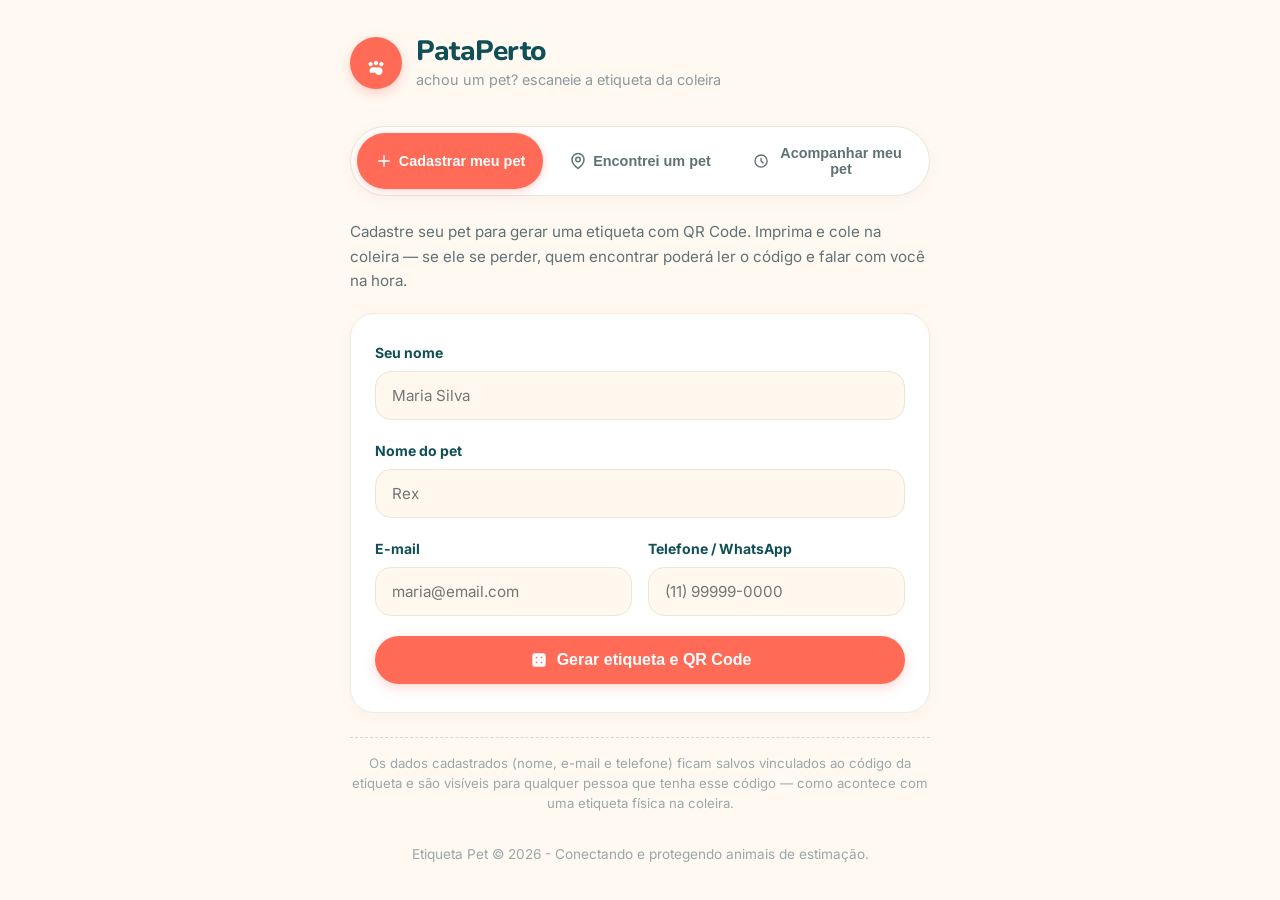
==== index.html @ 086799be "Add files via upload" ====
<!DOCTYPE html>
<html lang="pt-BR">
<head>
  <meta charset="UTF-8">
  <meta name="viewport" content="width=device-width, initial-scale=1.0">
  <title>Etiqueta Pet - Localizador e Identificação</title>
  
  <!-- Fontes do Google -->
  <link rel="preconnect" href="https://fonts.googleapis.com">
  <link rel="preconnect" href="https://fonts.gstatic.com" crossorigin>
  <link href="https://fonts.googleapis.com/css2?family=Inter:wght@400;500;600;700&family=Nunito:wght@600;700;800&display=swap" rel="stylesheet">
  
  <!-- Leaflet CSS (Mapa) -->
  <link rel="stylesheet" href="https://unpkg.com/leaflet@1.9.4/dist/leaflet.css" crossorigin="" />
  
  <!-- Arquivo de Estilos Personalizado -->
  <link rel="stylesheet" href="style.css">
</head>
<body>

  <!-- Container de Notificação / Toast -->
  <div id="toast-container" class="toast-container"></div>

  <!-- Cabeçalho -->
  <header class="main-header">
  <div class="container header-content">
    <div class="logo">
      <div class="logo-icon">
        <!-- Ícone de Patinha -->
        <svg width="26" height="26" viewBox="0 0 24 24" fill="currentColor"><path d="M12 10c-1.1 0-2 .9-2 2s.9 2 2 2 2-.9 2-2-.9-2-2-2zm-5 1c-1.1 0-2 .9-2 2s.9 2 2 2 2-.9 2-2-.9-2-2-2zm10 0c-1.1 0-2 .9-2 2s.9 2 2 2 2-.9 2-2-.9-2-2-2zm-7.5 5c-1.93 0-3.5 1.57-3.5 3.5S7.57 21 9.5 21s3.5-1.57 3.5-3.5S11.43 16 9.5 16zm5 0c-1.93 0-3.5 1.57-3.5 3.5s1.57 3.5 3.5 3.5 3.5-1.57 3.5-3.5-1.57-3.5-3.5-3.5z"/></svg>
      </div>
      <div class="logo-text">
        <h1>PataPerto</h1>
        <p>achou um pet? escaneie a etiqueta da coleira</p>
      </div>
    </div>
  </div>
</header>

  <main class="main-content container">
    <!-- Abas de Navegação -->
    <nav class="tabs-nav" aria-label="Menu principal">
      <button class="tab-btn active" data-tab="cadastrar">
        <svg width="18" height="18" viewBox="0 0 24 24" fill="none" stroke="currentColor" stroke-width="2" stroke-linecap="round" stroke-linejoin="round"><path d="M12 5v14M5 12h14"/></svg>
        Cadastrar meu pet
      </button>
      <button class="tab-btn" data-tab="encontrei">
        <svg width="18" height="18" viewBox="0 0 24 24" fill="none" stroke="currentColor" stroke-width="2" stroke-linecap="round" stroke-linejoin="round"><path d="M20 10c0 6-8 12-8 12s-8-6-8-12a8 8 0 0 1 16 0Z"/><circle cx="12" cy="10" r="3"/></svg>
        Encontrei um pet
      </button>
      <button class="tab-btn" data-tab="acompanhar">
        <svg width="18" height="18" viewBox="0 0 24 24" fill="none" stroke="currentColor" stroke-width="2" stroke-linecap="round" stroke-linejoin="round"><path d="M12 8v4l3 3"/><circle cx="12" cy="12" r="9"/></svg>
        Acompanhar meu pet
      </button>
    </nav>

    <!-- ABA 1: CADASTRAR MEU PET -->
    <section id="tab-cadastrar" class="tab-content active">
      <div class="intro-card">
        <p>Cadastre seu pet para gerar uma etiqueta com QR Code. Imprima e cole na coleira — se ele se perder, quem encontrar poderá ler o código e falar com você na hora.</p>
      </div>

      <div class="card form-card">
        <form id="form-cadastrar">
          <div class="form-group">
            <label for="cad-nome-dono">Seu nome</label>
            <input type="text" id="cad-nome-dono" placeholder="Maria Silva" required>
          </div>

          <div class="form-group">
            <label for="cad-nome-pet">Nome do pet</label>
            <input type="text" id="cad-nome-pet" placeholder="Rex" required>
          </div>

          <div class="form-grid">
            <div class="form-group">
              <label for="cad-email">E-mail</label>
              <input type="email" id="cad-email" placeholder="maria@email.com" required>
            </div>
            <div class="form-group">
              <label for="cad-telefone">Telefone / WhatsApp</label>
              <input type="tel" id="cad-telefone" placeholder="(11) 99999-0000" required>
            </div>
          </div>

          <button type="submit" class="btn btn-primary btn-block">
            <svg width="20" height="20" viewBox="0 0 24 24" fill="none" stroke="currentColor" stroke-width="2" stroke-linecap="round" stroke-linejoin="round"><rect width="14" height="14" x="5" y="5" rx="2"/><rect width="4" height="4" x="7" y="7"/><rect width="4" height="4" x="13" y="7"/><rect width="4" height="4" x="7" y="13"/><rect width="4" height="4" x="13" y="13"/></svg>
            Gerar etiqueta e QR Code
          </button>
        </form>
      </div>

      <!-- Área de resultado após o cadastro -->
      <div id="resultado-qr" class="card result-card hidden">
        <div class="badge-success">Etiqueta Criada com Sucesso!</div>
        <h3>Coleira de <span id="res-pet-nome">Rex</span></h3>
        <p class="subtitle">Este é o QR Code que você deve anexar à coleira do seu pet:</p>

        <div class="qrcode-wrapper">
          <img id="qr-image" src="" alt="QR Code do Pet">
        </div>

        <div class="action-buttons">
          <button id="btn-download-qr" class="btn btn-secondary">
            <svg width="18" height="18" viewBox="0 0 24 24" fill="none" stroke="currentColor" stroke-width="2" stroke-linecap="round" stroke-linejoin="round"><path d="M21 15v4a2 2 0 0 1-2 2H5a2 2 0 0 1-2-2v-4"/><polyline points="7 10 12 15 17 10"/><line x1="12" x2="12" y1="15" y2="3"/></svg>
            Baixar Imagem do QR Code
          </button>
          <button id="btn-simular-leitura" class="btn btn-accent">
            <svg width="18" height="18" viewBox="0 0 24 24" fill="none" stroke="currentColor" stroke-width="2" stroke-linecap="round" stroke-linejoin="round"><path d="M2 12h20"/><path d="M20 12v8a2 2 0 0 1-2 2H6a2 2 0 0 1-2-2v-8"/><path d="m4 8 16-4"/></svg>
            Simular Escaneamento
          </button>
        </div>
      </div>

      <div class="privacy-note">
        Os dados cadastrados (nome, e-mail e telefone) ficam salvos vinculados ao código da etiqueta e são visíveis para qualquer pessoa que tenha esse código — como acontece com uma etiqueta física na coleira.
      </div>
    </section>

    <!-- ABA 2: ENCONTREI UM PET -->
    <section id="tab-encontrei" class="tab-content">
      <div class="card pet-found-card">
        <div class="alert-banner">
          <svg width="20" height="20" viewBox="0 0 24 24" fill="none" stroke="currentColor" stroke-width="2" stroke-linecap="round" stroke-linejoin="round"><circle cx="12" cy="12" r="10"/><line x1="12" x2="12" y1="8" y2="12"/><line x1="12" x2="12.01" y1="16" y2="16"/></svg>
          <span>Você encontrou um pet perdido! Entre em contato com o responsável abaixo.</span>
        </div>

        <div class="pet-header">
          <div class="pet-avatar">
            <svg width="40" height="40" viewBox="0 0 24 24" fill="none" stroke="currentColor" stroke-width="1.5" stroke-linecap="round" stroke-linejoin="round"><path d="M10 5.172C10 3.782 8.423 2.679 6.5 3c-2 .333-3 1.5-3 3.5 0 3 2.5 4 4.5 4a3.5 3.5 0 0 0 2-5.328Z"/><path d="M14 5.172C14 3.782 15.577 2.679 17.5 3c2 .333 3 1.5 3 3.5 0 3-2.5 4-4.5 4a3.5 3.5 0 0 1-2-5.328Z"/><path d="M12 14c2.5 0 7 1.5 7 5v2H5v-2c0-3.5 4.5-5 7-5Z"/><circle cx="12" cy="11" r="3"/></svg>
          </div>
          <div class="pet-info-header">
            <h2 id="view-pet-nome">Rex</h2>
            <p class="owner-name">Responsável: <strong id="view-dono-nome">Maria Silva</strong></p>
          </div>
        </div>

        <div class="contact-actions-grid">
          <a href="#" id="link-whats" target="_blank" class="btn btn-whatsapp">
            <svg width="20" height="20" viewBox="0 0 24 24" fill="none" stroke="currentColor" stroke-width="2" stroke-linecap="round" stroke-linejoin="round"><path d="M22 16.92v3a2 2 0 0 1-2.18 2 19.79 19.79 0 0 1-8.63-3.07 19.5 19.5 0 0 1-6-6 19.79 19.79 0 0 1-3.07-8.67A2 2 0 0 1 4.11 2h3a2 2 0 0 1 2 1.72 12.84 12.84 0 0 0 .7 2.81 2 2 0 0 1-.45 2.11L8.09 9.91a16 16 0 0 0 6 6l1.27-1.27a2 2 0 0 1 2.11-.45 12.84 12.84 0 0 0 2.81.7A2 2 0 0 1 22 16.92z"/></svg>
            Chamar no WhatsApp
          </a>
          <a href="#" id="link-tel" class="btn btn-phone">
            <svg width="20" height="20" viewBox="0 0 24 24" fill="none" stroke="currentColor" stroke-width="2" stroke-linecap="round" stroke-linejoin="round"><path d="M22 16.92v3a2 2 0 0 1-2.18 2 19.79 19.79 0 0 1-8.63-3.07 19.5 19.5 0 0 1-6-6 19.79 19.79 0 0 1-3.07-8.67A2 2 0 0 1 4.11 2h3a2 2 0 0 1 2 1.72 12.84 12.84 0 0 0 .7 2.81 2 2 0 0 1-.45 2.11L8.09 9.91a16 16 0 0 0 6 6l1.27-1.27a2 2 0 0 1 2.11-.45 12.84 12.84 0 0 0 2.81.7A2 2 0 0 1 22 16.92z"/></svg>
            Ligar para o Dono
          </a>
          <a href="#" id="link-email" class="btn btn-outline">
            <svg width="20" height="20" viewBox="0 0 24 24" fill="none" stroke="currentColor" stroke-width="2" stroke-linecap="round" stroke-linejoin="round"><rect width="20" height="16" x="2" y="4" rx="2"/><path d="m22 7-8.97 5.7a1.94 1.94 0 0 1-2.06 0L2 7"/></svg>
            Enviar E-mail
          </a>
        </div>

        <hr class="divider">

        <div class="map-section">
          <h3>Marcar Localização de Encontro</h3>
          <p class="subtitle">Ajude o tutor a saber exatamente onde o pet está agora:</p>

          <button id="btn-obter-gps" class="btn btn-gps btn-block">
            <svg width="18" height="18" viewBox="0 0 24 24" fill="none" stroke="currentColor" stroke-width="2" stroke-linecap="round" stroke-linejoin="round"><circle cx="12" cy="12" r="10"/><polygon points="12 2 15 8 12 14 9 8 12 2"/></svg>
            Compartilhar minha localização atual (GPS)
          </button>

          <div id="map-container" class="map-box"></div>
          <p class="map-hint">* Você também pode clicar no mapa acima para ajustar a posição do pino.</p>

          <div class="form-group margin-top">
            <label for="obs-encontro">Observação ou ponto de referência (opcional)</label>
            <textarea id="obs-encontro" rows="2" placeholder="Ex: Está no portão da praça principal, perto do quiosque."></textarea>
          </div>

          <button id="btn-enviar-localizacao" class="btn btn-accent btn-block">
            <svg width="18" height="18" viewBox="0 0 24 24" fill="none" stroke="currentColor" stroke-width="2" stroke-linecap="round" stroke-linejoin="round"><line x1="22" x2="11" y1="2" y2="13"/><polygon points="22 2 15 22 11 13 2 9 22 2"/></svg>
            Enviar localização para o dono
          </button>
        </div>
      </div>
    </section>

    <!-- ABA 3: ACOMPANHAR MEU PET -->
    <section id="tab-acompanhar" class="tab-content">
      <div class="card">
        <h3>Histórico de Avistamentos</h3>
        <p class="subtitle">Veja os locais onde o seu pet foi localizado após escanearem o QR Code:</p>

        <div id="lista-avistamentos" class="avistamentos-list">
          <!-- Inserido dinamicamente via JS -->
        </div>
      </div>
    </section>
  </main>

  <footer class="main-footer">
    <div class="container">
      <p>Etiqueta Pet &copy; 2026 - Conectando e protegendo animais de estimação.</p>
    </div>
  </footer>

  <!-- Leaflet JS (Mapa) -->
  <script src="https://unpkg.com/leaflet@1.9.4/dist/leaflet.js" crossorigin=""></script>
  <!-- Arquivo JS Principal -->
  <script src="script.js"></script>
</body>
</html>
---- style.css ----
:root {
  /* Paleta exata do PataPerto */
  --bg-page: #FFF9F2;             /* Fundo creme suave da página */
  --card-bg: #FFFFFF;             /* Fundo branco dos cards */
  --input-bg: #FFF8EE;            /* Fundo creme dos campos de texto */
  --input-border: #EFE4D6;        /* Borda suave dos campos */
  
  --primary-coral: #FF6B57;       /* Coral/Laranja principal dos botões e logo */
  --primary-coral-hover: #e05845;
  
  --text-dark: #104F55;          /* Verde escuro para o título PataPerto e labels */
  --text-body: #607274;          /* Cinza/Verde acinzentado para textos de apoio */
  
  --tab-nav-bg: #FFFFFF;
  --tab-nav-border: #EFE4D6;
  
  --radius-sm: 10px;
  --radius-md: 16px;
  --radius-lg: 24px;
  --radius-full: 999px;
  
  --shadow-soft: 0 4px 20px rgba(0, 0, 0, 0.03);
}

* {
  box-sizing: border-box;
  margin: 0;
  padding: 0;
}

body {
  font-family: 'Inter', system-ui, -apple-system, sans-serif;
  background-color: var(--bg-page);
  color: var(--text-body);
  line-height: 1.5;
  display: flex;
  flex-direction: column;
  min-height: 100vh;
  padding: 24px 16px;
}

h1, h2, h3 {
  font-family: 'Nunito', sans-serif;
  color: var(--text-dark);
  font-weight: 800;
}

.container {
  width: 100%;
  max-width: 580px;
  margin: 0 auto;
}

/* Header & Logo */
.main-header {
  background: transparent;
  padding: 12px 0 20px 0;
}

.header-content {
  display: flex;
  align-items: center;
}

.logo {
  display: flex;
  align-items: center;
  gap: 14px;
}

.logo-icon {
  background-color: var(--primary-coral);
  color: white;
  width: 52px;
  height: 52px;
  border-radius: 50%;
  display: flex;
  align-items: center;
  justify-content: center;
  box-shadow: 0 4px 12px rgba(255, 107, 87, 0.3);
}

.logo-text h1 {
  font-size: 1.75rem;
  line-height: 1.1;
  color: var(--text-dark);
  letter-spacing: -0.5px;
}

.logo-text p {
  font-size: 0.9rem;
  color: #8C9A9C;
  margin-top: 2px;
}

/* Navegação por Abas */
.tabs-nav {
  display: flex;
  background-color: var(--tab-nav-bg);
  padding: 6px;
  border-radius: var(--radius-full);
  margin: 16px 0 24px 0;
  gap: 4px;
  border: 1px solid var(--tab-nav-border);
  box-shadow: var(--shadow-soft);
}

.tab-btn {
  flex: 1;
  border: none;
  background: transparent;
  padding: 12px 16px;
  font-size: 0.9rem;
  font-weight: 700;
  color: var(--text-body);
  border-radius: var(--radius-full);
  cursor: pointer;
  transition: all 0.2s ease;
  display: flex;
  align-items: center;
  justify-content: center;
  gap: 6px;
}

.tab-btn:hover {
  color: var(--text-dark);
}

.tab-btn.active {
  background-color: var(--primary-coral);
  color: white;
  box-shadow: 0 2px 8px rgba(255, 107, 87, 0.3);
}

/* Conteúdo das Abas */
.tab-content {
  display: none;
}

.tab-content.active {
  display: block;
}

.intro-card {
  margin-bottom: 20px;
  color: var(--text-body);
  font-size: 0.95rem;
  line-height: 1.6;
}

/* Cards em Destaque */
.card {
  background: var(--card-bg);
  border-radius: var(--radius-lg);
  padding: 28px 24px;
  border: 1px solid #F3EAE0;
  box-shadow: var(--shadow-soft);
  margin-bottom: 24px;
}

.subtitle {
  font-size: 0.9rem;
  color: var(--text-body);
  margin-bottom: 16px;
}

/* Campos de Formulário */
.form-group {
  margin-bottom: 20px;
}

.form-group label {
  display: block;
  font-size: 0.875rem;
  font-weight: 700;
  margin-bottom: 8px;
  color: var(--text-dark);
}

.form-group input,
.form-group textarea {
  width: 100%;
  padding: 14px 16px;
  border: 1px solid var(--input-border);
  border-radius: var(--radius-md);
  font-size: 0.95rem;
  background-color: var(--input-bg);
  color: #333;
  transition: all 0.2s ease;
  font-family: inherit;
}

.form-group input:focus,
.form-group textarea:focus {
  outline: none;
  border-color: var(--primary-coral);
  background-color: #FFFFFF;
}

.form-grid {
  display: grid;
  grid-template-columns: 1fr 1fr;
  gap: 16px;
}

/* Botões */
.btn {
  display: inline-flex;
  align-items: center;
  justify-content: center;
  gap: 8px;
  padding: 14px 24px;
  border-radius: var(--radius-full);
  font-weight: 700;
  font-size: 1rem;
  cursor: pointer;
  border: none;
  transition: all 0.2s ease;
  text-decoration: none;
}

.btn-block {
  width: 100%;
}

.btn-primary {
  background-color: var(--primary-coral);
  color: white;
  box-shadow: 0 4px 12px rgba(255, 107, 87, 0.25);
}

.btn-primary:hover {
  background-color: var(--primary-coral-hover);
}

.btn-secondary {
  background-color: #104F55;
  color: white;
}

.btn-accent {
  background-color: #10B981;
  color: white;
}

.btn-whatsapp {
  background-color: #25D366;
  color: white;
}

.btn-phone {
  background-color: var(--text-dark);
  color: white;
}

.btn-outline {
  background-color: transparent;
  border: 1px solid var(--input-border);
  color: var(--text-dark);
}

.btn-gps {
  background-color: #E6F4F1;
  color: var(--text-dark);
  margin-bottom: 12px;
}

/* QR Code & Resultados */
.hidden {
  display: none !important;
}

.badge-success {
  display: inline-block;
  background-color: #E6F4F1;
  color: var(--text-dark);
  padding: 6px 14px;
  border-radius: var(--radius-full);
  font-size: 0.8rem;
  font-weight: 700;
  margin-bottom: 12px;
}

.qrcode-wrapper {
  display: flex;
  justify-content: center;
  padding: 20px;
  background: white;
  border: 1px solid var(--input-border);
  border-radius: var(--radius-md);
  margin: 16px 0;
}

.qrcode-wrapper img {
  max-width: 180px;
  height: auto;
}

.action-buttons {
  display: flex;
  flex-direction: column;
  gap: 10px;
}

/* Nota de Rodapé */
.privacy-note {
  font-size: 0.825rem;
  color: #9AA8A9;
  text-align: center;
  margin-top: 24px;
  line-height: 1.5;
  padding-top: 16px;
  border-top: 1px dashed #E0D5C7;
}

/* Módulo de Mapa e Avistamentos */
.alert-banner {
  background-color: #FFF3E0;
  border-left: 4px solid var(--primary-coral);
  color: #B44412;
  padding: 12px 16px;
  border-radius: var(--radius-sm);
  font-size: 0.875rem;
  display: flex;
  align-items: center;
  gap: 10px;
  margin-bottom: 20px;
}

.pet-header {
  display: flex;
  align-items: center;
  gap: 16px;
  margin-bottom: 20px;
}

.pet-avatar {
  width: 60px;
  height: 60px;
  background-color: #E6F4F1;
  color: var(--text-dark);
  border-radius: 50%;
  display: flex;
  align-items: center;
  justify-content: center;
}

.contact-actions-grid {
  display: flex;
  flex-direction: column;
  gap: 10px;
}

.divider {
  border: none;
  border-top: 1px solid var(--input-border);
  margin: 24px 0;
}

.map-box {
  height: 250px;
  width: 100%;
  border-radius: var(--radius-md);
  border: 1px solid var(--input-border);
  margin-bottom: 8px;
  z-index: 1;
}

.map-hint {
  font-size: 0.75rem;
  color: var(--text-body);
  margin-bottom: 16px;
}

.margin-top {
  margin-top: 16px;
}

/* Histórico */
.avistamento-item {
  border: 1px solid var(--input-border);
  border-radius: var(--radius-md);
  padding: 14px;
  margin-bottom: 12px;
  background-color: var(--input-bg);
}

.avistamento-date {
  font-size: 0.75rem;
  color: #8C9A9C;
  margin-bottom: 4px;
}

.avistamento-obs {
  font-size: 0.875rem;
  margin-top: 4px;
  color: var(--text-dark);
}

/* Rodapé */
.main-footer {
  margin-top: auto;
  padding: 24px 0 12px 0;
  text-align: center;
  font-size: 0.85rem;
  color: #9AA8A9;
}

/* Toasts */
.toast-container {
  position: fixed;
  top: 20px;
  right: 20px;
  z-index: 9999;
  display: flex;
  flex-direction: column;
  gap: 10px;
}

.toast {
  background: var(--text-dark);
  color: white;
  padding: 12px 20px;
  border-radius: var(--radius-full);
  font-size: 0.875rem;
  box-shadow: 0 4px 12px rgba(0,0,0,0.15);
  animation: slideIn 0.3s ease;
}

@keyframes slideIn {
  from { transform: translateY(-20px); opacity: 0; }
  to { transform: translateY(0); opacity: 1; }
}

@media (max-width: 480px) {
  .form-grid {
    grid-template-columns: 1fr;
  }
}
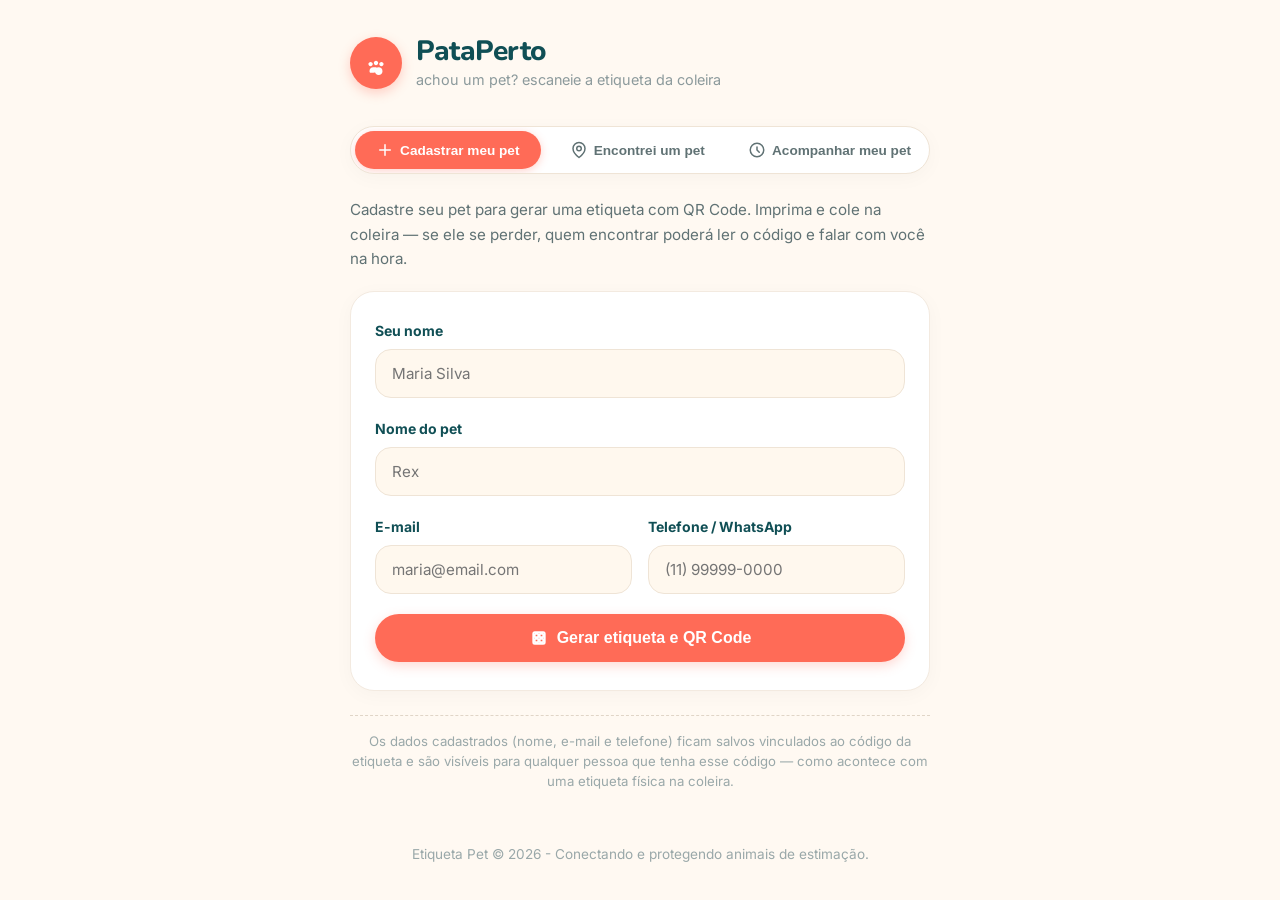
==== commit e7d19ac4: "Add files via upload" ====
--- a/index.html
+++ b/index.html
@@ -199,6 +199,11 @@
   <!-- Leaflet JS (Mapa) -->
   <script src="https://unpkg.com/leaflet@1.9.4/dist/leaflet.js" crossorigin=""></script>
   <!-- Arquivo JS Principal -->
+  
+  <!-- Scripts do Firebase -->
+<script src="https://www.gstatic.com/firebasejs/10.8.0/firebase-app-compat.js"></script>
+<script src="https://www.gstatic.com/firebasejs/10.8.0/firebase-firestore-compat.js"></script>
+  
   <script src="script.js"></script>
 </body>
 </html>
--- a/style.css
+++ b/style.css
@@ -78,6 +78,7 @@
   align-items: center;
   justify-content: center;
   box-shadow: 0 4px 12px rgba(255, 107, 87, 0.3);
+  flex-shrink: 0;
 }
 
 .logo-text h1 {
@@ -93,24 +94,33 @@
   margin-top: 2px;
 }
 
-/* Navegação por Abas */
+/* ==========================================
+   NAVEGAÇÃO POR ABAS E ESCONDER CONTEÚDO
+   ========================================== */
 .tabs-nav {
   display: flex;
   background-color: var(--tab-nav-bg);
-  padding: 6px;
+  padding: 4px;
   border-radius: var(--radius-full);
   margin: 16px 0 24px 0;
   gap: 4px;
   border: 1px solid var(--tab-nav-border);
   box-shadow: var(--shadow-soft);
+  overflow-x: auto;
+  scrollbar-width: none;
+}
+
+.tabs-nav::-webkit-scrollbar {
+  display: none;
 }
 
 .tab-btn {
   flex: 1;
+  white-space: nowrap;
   border: none;
   background: transparent;
-  padding: 12px 16px;
-  font-size: 0.9rem;
+  padding: 10px 14px;
+  font-size: 0.85rem;
   font-weight: 700;
   color: var(--text-body);
   border-radius: var(--radius-full);
@@ -120,6 +130,7 @@
   align-items: center;
   justify-content: center;
   gap: 6px;
+  text-align: center;
 }
 
 .tab-btn:hover {
@@ -132,15 +143,17 @@
   box-shadow: 0 2px 8px rgba(255, 107, 87, 0.3);
 }
 
-/* Conteúdo das Abas */
+/* REGRA CRÍTICA: Esconde todas as abas por padrão */
 .tab-content {
-  display: none;
-}
-
+  display: none !important;
+}
+
+/* REGRA CRÍTICA: Exibe APENAS a aba com a classe .active */
 .tab-content.active {
-  display: block;
-}
-
+  display: block !important;
+}
+
+/* Conteúdo interno */
 .intro-card {
   margin-bottom: 20px;
   color: var(--text-body);
@@ -432,8 +445,27 @@
   to { transform: translateY(0); opacity: 1; }
 }
 
+/* ==========================================
+   REGRAS DE RESPONSIVIDADE (CELULAR)
+   ========================================== */
 @media (max-width: 480px) {
   .form-grid {
     grid-template-columns: 1fr;
   }
+
+  .tabs-nav {
+    padding: 3px;
+    gap: 2px;
+  }
+
+  .tab-btn {
+    padding: 8px 6px;
+    font-size: 0.72rem;
+    line-height: 1.2;
+  }
+
+  .tab-btn svg, 
+  .tab-btn i {
+    display: none;
+  }
 }
